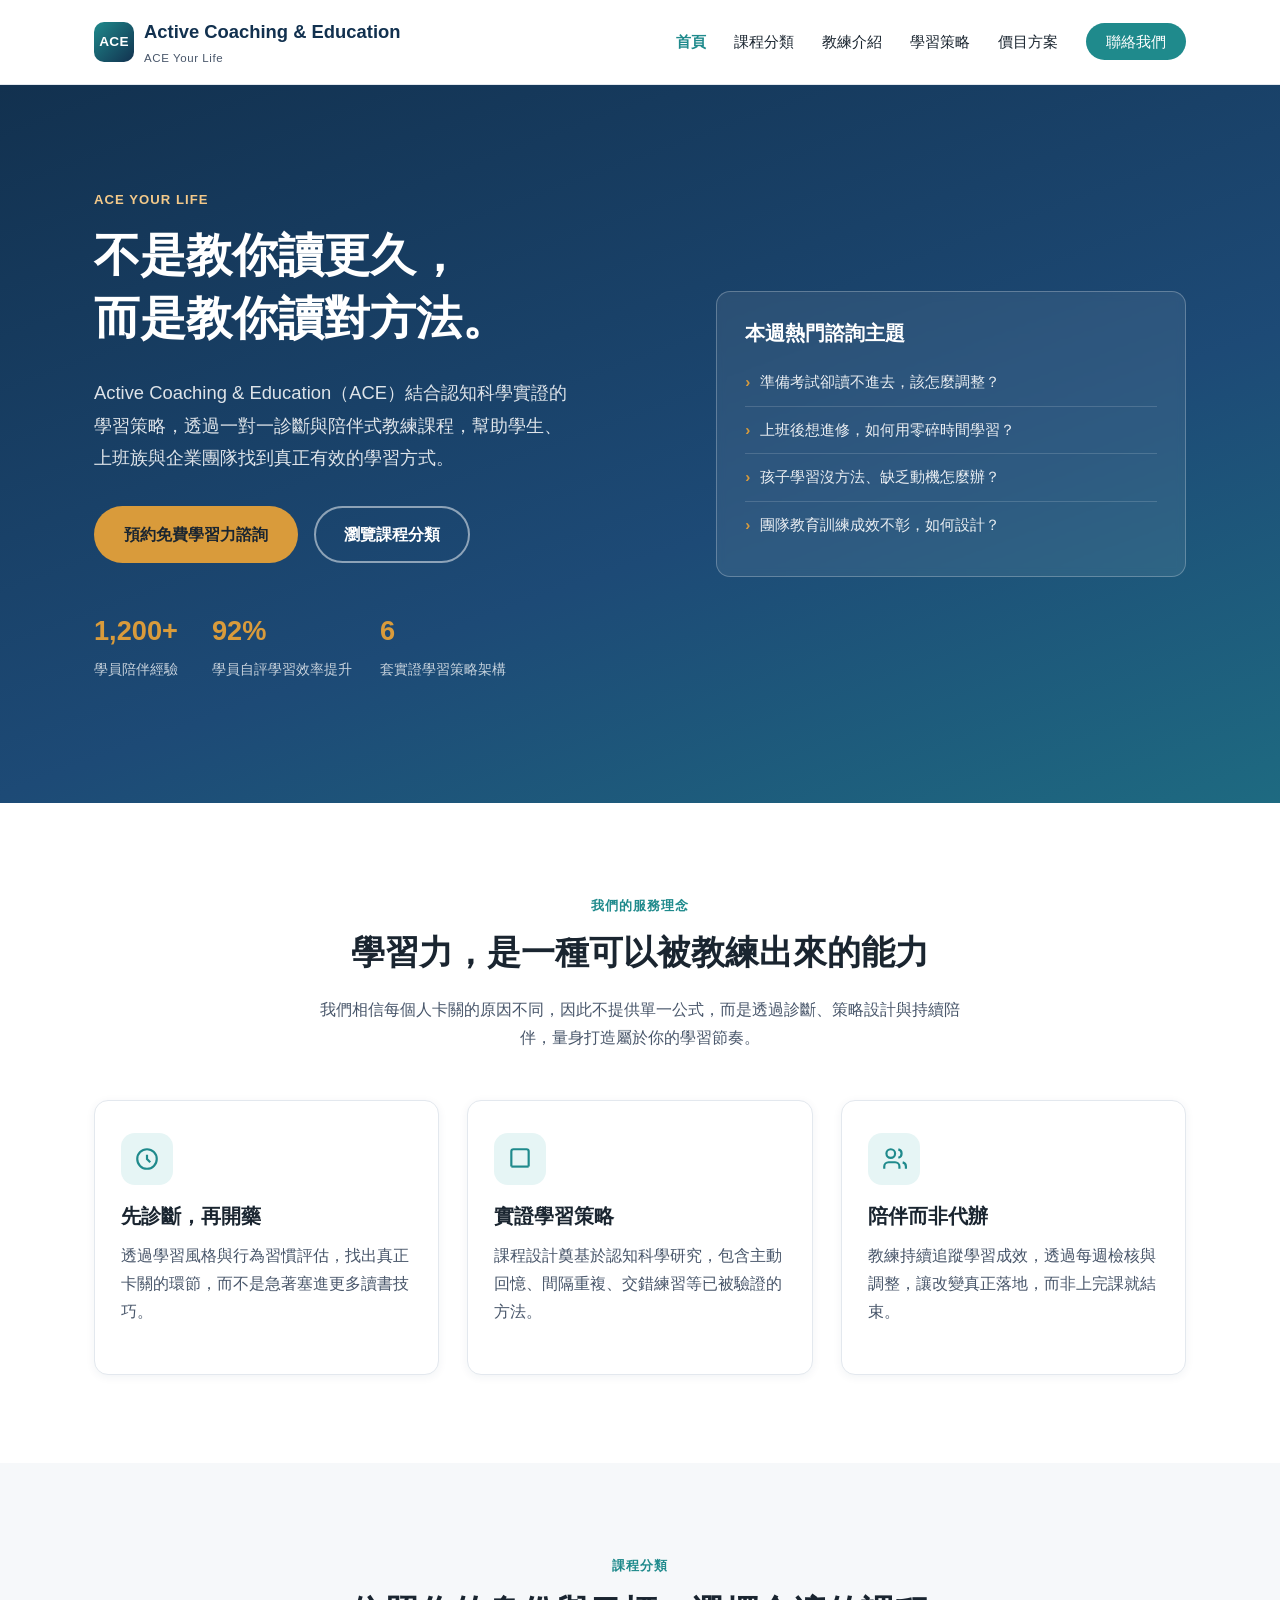
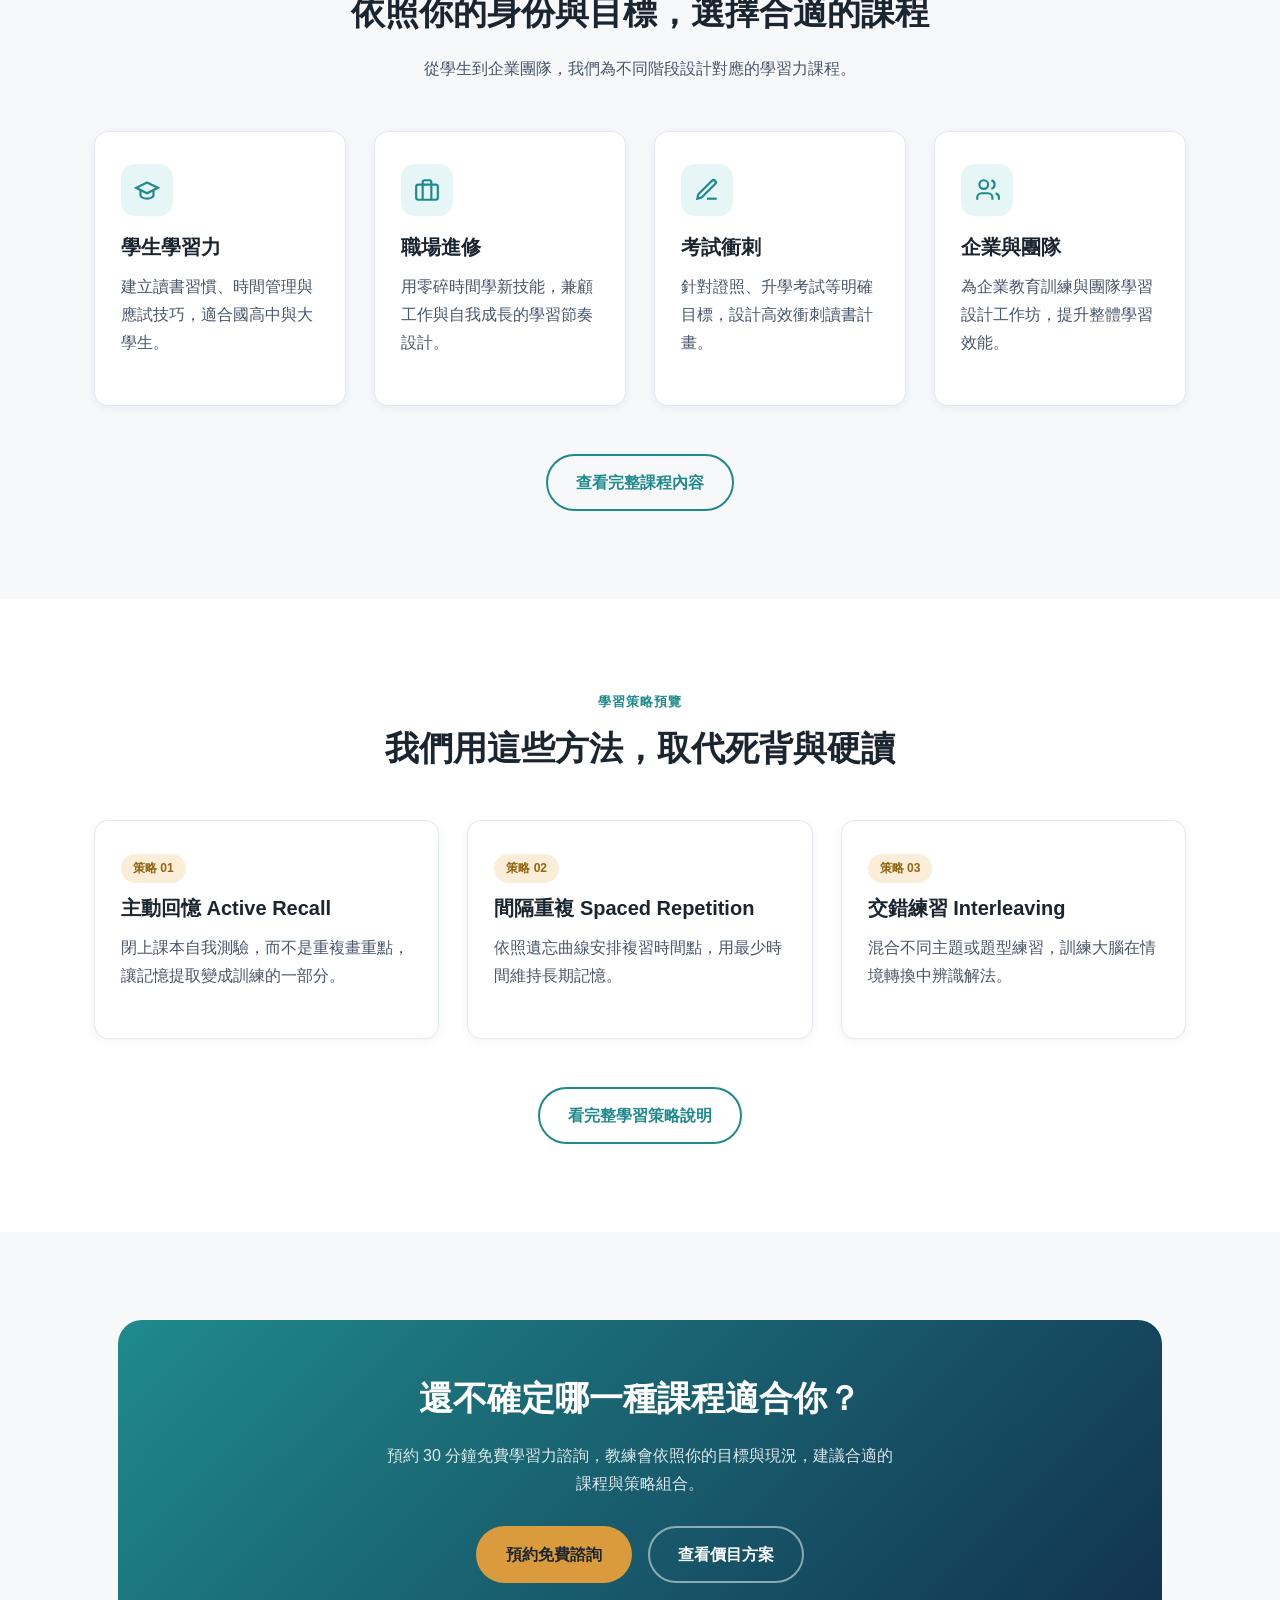
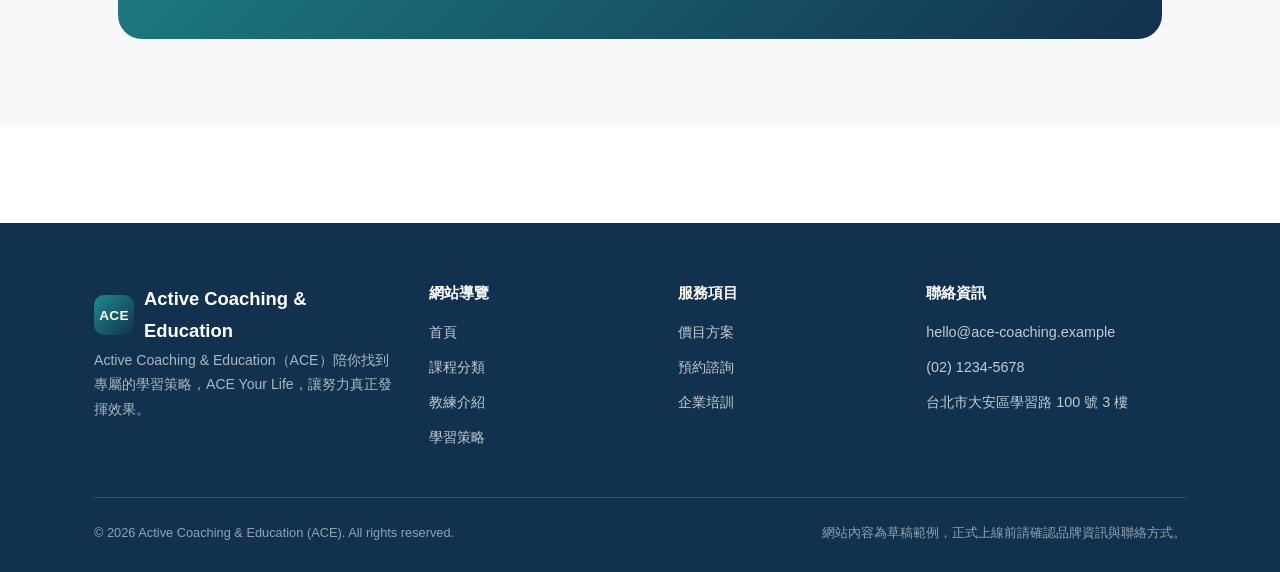
==== index.html @ 71c1afe9 "Add files via upload" ====
<!DOCTYPE html>
<html lang="zh-Hant-TW">
<head>
<meta charset="UTF-8">
<meta name="viewport" content="width=device-width, initial-scale=1.0">
<title>Active Coaching &amp; Education (ACE)｜ACE Your Life</title>
<meta name="description" content="Active Coaching &amp; Education（ACE）提供一對一與團體學習力課程，結合實證學習策略，協助學生、上班族與企業團隊提升學習效率，ACE Your Life。">
<link rel="stylesheet" href="assets/css/style.css">
</head>
<body>

<header class="site-header">
  <nav class="nav">
    <a href="index.html" class="brand">
      <span class="brand-mark">ACE</span>
      <span>Active Coaching &amp; Education<span class="brand-zh">ACE Your Life</span></span>
    </a>
    <ul class="nav-links">
      <li><a href="index.html" class="active">首頁</a></li>
      <li><a href="courses.html">課程分類</a></li>
      <li><a href="coaches.html">教練介紹</a></li>
      <li><a href="strategies.html">學習策略</a></li>
      <li><a href="pricing.html">價目方案</a></li>
      <li><a href="contact.html" class="nav-cta">聯絡我們</a></li>
    </ul>
    <button class="nav-toggle" aria-label="開啟選單">
      <span></span><span></span><span></span>
    </button>
  </nav>
</header>

<section class="hero">
  <div class="container">
    <div>
      <span class="eyebrow" style="color:#f3c98a;">ACE Your Life</span>
      <h1>不是教你讀更久，<br>而是教你讀對方法。</h1>
      <p class="lead">Active Coaching &amp; Education（ACE）結合認知科學實證的學習策略，透過一對一診斷與陪伴式教練課程，幫助學生、上班族與企業團隊找到真正有效的學習方式。</p>
      <div class="hero-actions">
        <a href="contact.html" class="btn btn-primary">預約免費學習力諮詢</a>
        <a href="courses.html" class="btn btn-ghost">瀏覽課程分類</a>
      </div>
      <div class="hero-stats">
        <div><strong>1,200+</strong><span>學員陪伴經驗</span></div>
        <div><strong>92%</strong><span>學員自評學習效率提升</span></div>
        <div><strong>6</strong><span>套實證學習策略架構</span></div>
      </div>
    </div>
    <div class="hero-card">
      <h3>本週熱門諮詢主題</h3>
      <ul>
        <li><span class="dot">›</span> 準備考試卻讀不進去，該怎麼調整？</li>
        <li><span class="dot">›</span> 上班後想進修，如何用零碎時間學習？</li>
        <li><span class="dot">›</span> 孩子學習沒方法、缺乏動機怎麼辦？</li>
        <li><span class="dot">›</span> 團隊教育訓練成效不彰，如何設計？</li>
      </ul>
    </div>
  </div>
</section>

<section class="section">
  <div class="container">
    <div class="section-head">
      <span class="eyebrow">我們的服務理念</span>
      <h2>學習力，是一種可以被教練出來的能力</h2>
      <p>我們相信每個人卡關的原因不同，因此不提供單一公式，而是透過診斷、策略設計與持續陪伴，量身打造屬於你的學習節奏。</p>
    </div>
    <div class="grid grid-3">
      <div class="card">
        <div class="icon-badge">
          <svg viewBox="0 0 24 24" fill="none" stroke="currentColor" stroke-width="2"><circle cx="12" cy="12" r="9"/><path d="M12 8v4l3 3"/></svg>
        </div>
        <h3>先診斷，再開藥</h3>
        <p>透過學習風格與行為習慣評估，找出真正卡關的環節，而不是急著塞進更多讀書技巧。</p>
      </div>
      <div class="card">
        <div class="icon-badge">
          <svg viewBox="0 0 24 24" fill="none" stroke="currentColor" stroke-width="2"><path d="M4 19V5a2 2 0 0 1 2-2h12a2 2 0 0 1 2 2v14"/><path d="M4 19h16"/></svg>
        </div>
        <h3>實證學習策略</h3>
        <p>課程設計奠基於認知科學研究，包含主動回憶、間隔重複、交錯練習等已被驗證的方法。</p>
      </div>
      <div class="card">
        <div class="icon-badge">
          <svg viewBox="0 0 24 24" fill="none" stroke="currentColor" stroke-width="2"><path d="M17 21v-2a4 4 0 0 0-4-4H7a4 4 0 0 0-4 4v2"/><circle cx="9" cy="7" r="4"/><path d="M23 21v-2a4 4 0 0 0-3-3.87"/><path d="M16 3.13a4 4 0 0 1 0 7.75"/></svg>
        </div>
        <h3>陪伴而非代辦</h3>
        <p>教練持續追蹤學習成效，透過每週檢核與調整，讓改變真正落地，而非上完課就結束。</p>
      </div>
    </div>
  </div>
</section>

<section class="section section--alt">
  <div class="container">
    <div class="section-head">
      <span class="eyebrow">課程分類</span>
      <h2>依照你的身份與目標，選擇合適的課程</h2>
      <p>從學生到企業團隊，我們為不同階段設計對應的學習力課程。</p>
    </div>
    <div class="grid grid-4">
      <div class="card">
        <div class="icon-badge"><svg viewBox="0 0 24 24" fill="none" stroke="currentColor" stroke-width="2"><path d="M22 10 12 5 2 10l10 5 10-5Z"/><path d="M6 12v5c0 1.5 3 3 6 3s6-1.5 6-3v-5"/></svg></div>
        <h3>學生學習力</h3>
        <p>建立讀書習慣、時間管理與應試技巧，適合國高中與大學生。</p>
      </div>
      <div class="card">
        <div class="icon-badge"><svg viewBox="0 0 24 24" fill="none" stroke="currentColor" stroke-width="2"><rect x="2" y="7" width="20" height="14" rx="2"/><path d="M16 21V5a2 2 0 0 0-2-2h-4a2 2 0 0 0-2 2v16"/></svg></div>
        <h3>職場進修</h3>
        <p>用零碎時間學新技能，兼顧工作與自我成長的學習節奏設計。</p>
      </div>
      <div class="card">
        <div class="icon-badge"><svg viewBox="0 0 24 24" fill="none" stroke="currentColor" stroke-width="2"><path d="M12 20h9"/><path d="M16.5 3.5a2.1 2.1 0 0 1 3 3L7 19l-4 1 1-4Z"/></svg></div>
        <h3>考試衝刺</h3>
        <p>針對證照、升學考試等明確目標，設計高效衝刺讀書計畫。</p>
      </div>
      <div class="card">
        <div class="icon-badge"><svg viewBox="0 0 24 24" fill="none" stroke="currentColor" stroke-width="2"><path d="M17 21v-2a4 4 0 0 0-4-4H7a4 4 0 0 0-4 4v2"/><circle cx="9" cy="7" r="4"/><path d="M23 21v-2a4 4 0 0 0-3-3.87"/><path d="M16 3.13a4 4 0 0 1 0 7.75"/></svg></div>
        <h3>企業與團隊</h3>
        <p>為企業教育訓練與團隊學習設計工作坊，提升整體學習效能。</p>
      </div>
    </div>
    <div class="text-center mt-lg">
      <a href="courses.html" class="btn btn-outline">查看完整課程內容</a>
    </div>
  </div>
</section>

<section class="section">
  <div class="container">
    <div class="section-head">
      <span class="eyebrow">學習策略預覽</span>
      <h2>我們用這些方法，取代死背與硬讀</h2>
    </div>
    <div class="grid grid-3">
      <div class="card">
        <span class="tag">策略 01</span>
        <h3>主動回憶 Active Recall</h3>
        <p>閉上課本自我測驗，而不是重複畫重點，讓記憶提取變成訓練的一部分。</p>
      </div>
      <div class="card">
        <span class="tag">策略 02</span>
        <h3>間隔重複 Spaced Repetition</h3>
        <p>依照遺忘曲線安排複習時間點，用最少時間維持長期記憶。</p>
      </div>
      <div class="card">
        <span class="tag">策略 03</span>
        <h3>交錯練習 Interleaving</h3>
        <p>混合不同主題或題型練習，訓練大腦在情境轉換中辨識解法。</p>
      </div>
    </div>
    <div class="text-center mt-lg">
      <a href="strategies.html" class="btn btn-outline">看完整學習策略說明</a>
    </div>
  </div>
</section>

<section class="section section--alt">
  <div class="container">
    <div class="cta-band">
      <h2>還不確定哪一種課程適合你？</h2>
      <p>預約 30 分鐘免費學習力諮詢，教練會依照你的目標與現況，建議合適的課程與策略組合。</p>
      <div class="btn-group">
        <a href="contact.html" class="btn btn-primary">預約免費諮詢</a>
        <a href="pricing.html" class="btn btn-ghost">查看價目方案</a>
      </div>
    </div>
  </div>
</section>

<footer class="site-footer">
  <div class="container">
    <div class="footer-grid">
      <div class="footer-brand">
        <a href="index.html" class="brand" style="color:#fff;">
          <span class="brand-mark">ACE</span>
          <span>Active Coaching &amp; Education</span>
        </a>
        <p>Active Coaching &amp; Education（ACE）陪你找到專屬的學習策略，ACE Your Life，讓努力真正發揮效果。</p>
      </div>
      <div>
        <h4>網站導覽</h4>
        <ul>
          <li><a href="index.html">首頁</a></li>
          <li><a href="courses.html">課程分類</a></li>
          <li><a href="coaches.html">教練介紹</a></li>
          <li><a href="strategies.html">學習策略</a></li>
        </ul>
      </div>
      <div>
        <h4>服務項目</h4>
        <ul>
          <li><a href="pricing.html">價目方案</a></li>
          <li><a href="contact.html">預約諮詢</a></li>
          <li><a href="courses.html#enterprise">企業培訓</a></li>
        </ul>
      </div>
      <div>
        <h4>聯絡資訊</h4>
        <ul>
          <li>hello@ace-coaching.example</li>
          <li>(02) 1234-5678</li>
          <li>台北市大安區學習路 100 號 3 樓</li>
        </ul>
      </div>
    </div>
    <div class="footer-bottom">
      <span>&copy; 2026 Active Coaching &amp; Education (ACE). All rights reserved.</span>
      <span>網站內容為草稿範例，正式上線前請確認品牌資訊與聯絡方式。</span>
    </div>
  </div>
</footer>

<script src="assets/js/main.js"></script>
</body>
</html>
---- assets/css/style.css ----
/* ===== Active Coaching & Education (ACE) 品牌網站樣式 ===== */

:root {
  --color-navy: #12314f;
  --color-navy-light: #1d4a76;
  --color-teal: #1f8a8c;
  --color-teal-light: #e6f5f5;
  --color-gold: #d99b3b;
  --color-gold-light: #fbeed9;
  --color-ink: #1a2530;
  --color-body: #48566a;
  --color-bg: #ffffff;
  --color-bg-alt: #f6f8fa;
  --color-border: #e3e8ee;
  --radius: 14px;
  --shadow-sm: 0 2px 10px rgba(18, 49, 79, 0.06);
  --shadow-md: 0 12px 32px rgba(18, 49, 79, 0.12);
  --max-width: 1140px;
  --font-body: "Noto Sans TC", "PingFang TC", "Microsoft JhengHei", "Helvetica Neue", Arial, sans-serif;
}

* {
  box-sizing: border-box;
}

html {
  scroll-behavior: smooth;
}

body {
  margin: 0;
  font-family: var(--font-body);
  color: var(--color-body);
  background: var(--color-bg);
  line-height: 1.75;
  -webkit-font-smoothing: antialiased;
}

h1, h2, h3, h4 {
  color: var(--color-ink);
  line-height: 1.35;
  margin: 0 0 0.6em;
  font-weight: 700;
}

h1 { font-size: clamp(2rem, 4vw, 2.9rem); }
h2 { font-size: clamp(1.6rem, 3vw, 2.1rem); }
h3 { font-size: 1.25rem; }

p { margin: 0 0 1em; }

a {
  color: var(--color-teal);
  text-decoration: none;
}
a:hover { text-decoration: underline; }

img { max-width: 100%; display: block; }

.container {
  max-width: var(--max-width);
  margin: 0 auto;
  padding: 0 24px;
}

.section {
  padding: 88px 0;
}

.section--alt {
  background: var(--color-bg-alt);
}

.section-head {
  max-width: 640px;
  margin: 0 auto 48px;
  text-align: center;
}

.eyebrow {
  display: inline-block;
  font-size: 0.82rem;
  font-weight: 700;
  letter-spacing: 0.08em;
  color: var(--color-teal);
  text-transform: uppercase;
  margin-bottom: 12px;
}

.section-head p {
  color: var(--color-body);
}

/* ===== 導覽列 ===== */

.site-header {
  position: sticky;
  top: 0;
  z-index: 100;
  background: rgba(255, 255, 255, 0.94);
  backdrop-filter: blur(6px);
  border-bottom: 1px solid var(--color-border);
}

.nav {
  display: flex;
  align-items: center;
  justify-content: space-between;
  padding: 16px 24px;
  max-width: var(--max-width);
  margin: 0 auto;
}

.brand {
  display: flex;
  align-items: center;
  gap: 10px;
  font-weight: 800;
  font-size: 1.15rem;
  color: var(--color-navy);
  text-decoration: none;
}

.brand:hover { text-decoration: none; }

.brand-mark {
  width: 40px;
  height: 40px;
  border-radius: 10px;
  background: linear-gradient(135deg, var(--color-teal), var(--color-navy));
  display: flex;
  align-items: center;
  justify-content: center;
  color: #fff;
  font-weight: 800;
  font-size: 0.85rem;
  letter-spacing: 0.02em;
  flex-shrink: 0;
}

.brand-zh {
  font-size: 0.72rem;
  font-weight: 500;
  color: var(--color-body);
  display: block;
  letter-spacing: 0.05em;
}

.nav-links {
  display: flex;
  align-items: center;
  gap: 28px;
  list-style: none;
  margin: 0;
  padding: 0;
}

.nav-links a {
  color: var(--color-ink);
  font-weight: 500;
  font-size: 0.95rem;
}

.nav-links a.active {
  color: var(--color-teal);
  font-weight: 700;
}

.nav-cta {
  background: var(--color-teal);
  color: #fff !important;
  padding: 10px 20px;
  border-radius: 999px;
  font-weight: 700;
  white-space: nowrap;
}
.nav-cta:hover { background: var(--color-navy); text-decoration: none; }

.nav-toggle {
  display: none;
  flex-direction: column;
  gap: 4px;
  background: none;
  border: none;
  cursor: pointer;
  padding: 6px;
}
.nav-toggle span {
  width: 24px;
  height: 2px;
  background: var(--color-navy);
  display: block;
}

/* ===== Hero ===== */

.hero {
  background: linear-gradient(160deg, var(--color-navy) 0%, var(--color-navy-light) 60%, var(--color-teal) 140%);
  color: #fff;
  padding: 100px 0 120px;
  position: relative;
  overflow: hidden;
}

.hero .container {
  display: grid;
  grid-template-columns: 1.1fr 0.9fr;
  gap: 48px;
  align-items: center;
  position: relative;
  z-index: 1;
}

.hero h1 { color: #fff; }
.hero .lead {
  font-size: 1.15rem;
  color: rgba(255,255,255,0.86);
  max-width: 480px;
}

.hero-actions {
  display: flex;
  gap: 16px;
  margin-top: 32px;
  flex-wrap: wrap;
}

.btn {
  display: inline-flex;
  align-items: center;
  justify-content: center;
  padding: 13px 28px;
  border-radius: 999px;
  font-weight: 700;
  font-size: 0.98rem;
  border: 2px solid transparent;
  cursor: pointer;
  transition: transform 0.15s ease, background 0.15s ease, color 0.15s ease;
}
.btn:hover { text-decoration: none; transform: translateY(-2px); }

.btn-primary {
  background: var(--color-gold);
  color: var(--color-ink);
}
.btn-primary:hover { background: #c88a2c; color: var(--color-ink); }

.btn-ghost {
  border-color: rgba(255,255,255,0.5);
  color: #fff;
}
.btn-ghost:hover { background: rgba(255,255,255,0.12); color: #fff; }

.btn-outline {
  border-color: var(--color-teal);
  color: var(--color-teal);
  background: transparent;
}
.btn-outline:hover { background: var(--color-teal); color: #fff; }

.hero-stats {
  display: flex;
  gap: 28px;
  margin-top: 44px;
  flex-wrap: wrap;
}
.hero-stats div { min-width: 90px; }
.hero-stats strong {
  display: block;
  font-size: 1.7rem;
  color: var(--color-gold);
}
.hero-stats span {
  font-size: 0.85rem;
  color: rgba(255,255,255,0.75);
}

.hero-card {
  background: rgba(255,255,255,0.08);
  border: 1px solid rgba(255,255,255,0.25);
  border-radius: var(--radius);
  padding: 28px;
  backdrop-filter: blur(4px);
}
.hero-card h3 { color: #fff; }
.hero-card ul {
  margin: 0;
  padding: 0;
  list-style: none;
}
.hero-card li {
  display: flex;
  gap: 10px;
  padding: 10px 0;
  border-bottom: 1px solid rgba(255,255,255,0.15);
  color: rgba(255,255,255,0.9);
  font-size: 0.95rem;
}
.hero-card li:last-child { border-bottom: none; }
.hero-card .dot {
  color: var(--color-gold);
  font-weight: 800;
}

/* ===== Page hero (subpages) ===== */

.page-hero {
  background: linear-gradient(160deg, var(--color-navy), var(--color-navy-light));
  color: #fff;
  padding: 68px 0;
  text-align: center;
}
.page-hero h1 { color: #fff; margin-bottom: 14px; }
.page-hero p {
  max-width: 620px;
  margin: 0 auto;
  color: rgba(255,255,255,0.85);
}
.breadcrumb {
  font-size: 0.85rem;
  color: rgba(255,255,255,0.65);
  margin-bottom: 18px;
}
.breadcrumb a { color: rgba(255,255,255,0.85); }

/* ===== Cards / Grids ===== */

.grid {
  display: grid;
  gap: 28px;
}
.grid-3 { grid-template-columns: repeat(3, 1fr); }
.grid-2 { grid-template-columns: repeat(2, 1fr); }
.grid-4 { grid-template-columns: repeat(4, 1fr); }

.card {
  background: #fff;
  border: 1px solid var(--color-border);
  border-radius: var(--radius);
  padding: 32px 26px;
  box-shadow: var(--shadow-sm);
  transition: transform 0.18s ease, box-shadow 0.18s ease;
  height: 100%;
}
.card:hover {
  transform: translateY(-4px);
  box-shadow: var(--shadow-md);
}

.icon-badge {
  width: 52px;
  height: 52px;
  border-radius: 14px;
  background: var(--color-teal-light);
  color: var(--color-teal);
  display: flex;
  align-items: center;
  justify-content: center;
  margin-bottom: 18px;
}
.icon-badge svg { width: 26px; height: 26px; }

.tag {
  display: inline-block;
  font-size: 0.75rem;
  font-weight: 700;
  padding: 4px 12px;
  border-radius: 999px;
  background: var(--color-gold-light);
  color: #92640f;
  margin-bottom: 12px;
}

/* ===== Course cards ===== */

.course-card {
  display: flex;
  flex-direction: column;
}
.course-meta {
  display: flex;
  gap: 14px;
  font-size: 0.85rem;
  color: var(--color-body);
  margin: 14px 0 6px;
  flex-wrap: wrap;
}
.course-meta span {
  display: flex;
  align-items: center;
  gap: 6px;
}
.course-list {
  margin: 14px 0 0;
  padding-left: 18px;
  font-size: 0.92rem;
  color: var(--color-body);
}
.course-list li { margin-bottom: 6px; }
.course-footer {
  margin-top: auto;
  padding-top: 18px;
  display: flex;
  align-items: center;
  justify-content: space-between;
  border-top: 1px dashed var(--color-border);
}
.price-tag {
  font-weight: 800;
  color: var(--color-navy);
  font-size: 1.05rem;
}

/* ===== Coach cards ===== */

.coach-card {
  text-align: center;
}
.coach-avatar {
  width: 108px;
  height: 108px;
  border-radius: 50%;
  margin: 0 auto 18px;
  background: linear-gradient(135deg, var(--color-teal), var(--color-navy));
  display: flex;
  align-items: center;
  justify-content: center;
  color: #fff;
  font-size: 1.6rem;
  font-weight: 800;
  letter-spacing: 0.05em;
  overflow: hidden;
}

.coach-avatar img {
  width: 100%;
  height: 100%;
  object-fit: cover;
  object-position: center top;
}

.coach-placeholder {
  border: 1px dashed #d99b3b;
  background: var(--color-gold-light);
  color: #92640f;
  font-size: 0.82rem;
  border-radius: 10px;
  padding: 8px 12px;
  margin-bottom: 14px;
}
.coach-role {
  color: var(--color-teal);
  font-weight: 700;
  font-size: 0.9rem;
  margin-bottom: 10px;
}
.coach-tags {
  display: flex;
  gap: 8px;
  justify-content: center;
  flex-wrap: wrap;
  margin: 14px 0;
}
.coach-tags span {
  font-size: 0.75rem;
  background: var(--color-bg-alt);
  border: 1px solid var(--color-border);
  padding: 4px 10px;
  border-radius: 999px;
  color: var(--color-body);
}
.coach-quote {
  font-size: 0.88rem;
  font-style: italic;
  color: var(--color-body);
  border-top: 1px dashed var(--color-border);
  padding-top: 14px;
  margin-top: 14px;
}

/* ===== Strategy list ===== */

.strategy-row {
  display: grid;
  grid-template-columns: 64px 1fr;
  gap: 20px;
  padding: 28px 0;
  border-bottom: 1px solid var(--color-border);
}
.strategy-row:last-child { border-bottom: none; }
.strategy-num {
  width: 52px;
  height: 52px;
  border-radius: 50%;
  background: var(--color-navy);
  color: #fff;
  font-weight: 800;
  display: flex;
  align-items: center;
  justify-content: center;
  font-size: 1.1rem;
}
.strategy-row h3 { margin-bottom: 8px; }
.strategy-apply {
  margin-top: 10px;
  background: var(--color-teal-light);
  border-radius: 10px;
  padding: 12px 16px;
  font-size: 0.9rem;
  color: var(--color-navy);
}
.strategy-apply strong { color: var(--color-teal); }

/* ===== Pricing ===== */

.pricing-note {
  text-align: center;
  max-width: 640px;
  margin: 0 auto 40px;
  font-size: 0.9rem;
  color: var(--color-body);
  background: var(--color-gold-light);
  border: 1px solid #f0d9ae;
  border-radius: 10px;
  padding: 14px 20px;
}

.plan-card {
  position: relative;
  display: flex;
  flex-direction: column;
}
.plan-card.featured {
  border-color: var(--color-teal);
  box-shadow: var(--shadow-md);
  transform: translateY(-8px);
}
.plan-badge {
  position: absolute;
  top: -14px;
  right: 24px;
  background: var(--color-teal);
  color: #fff;
  font-size: 0.75rem;
  font-weight: 700;
  padding: 5px 14px;
  border-radius: 999px;
}
.plan-name { font-weight: 700; color: var(--color-body); margin-bottom: 4px; }
.plan-price {
  font-size: 2.1rem;
  font-weight: 800;
  color: var(--color-navy);
  margin-bottom: 4px;
}
.plan-price span {
  font-size: 0.95rem;
  font-weight: 500;
  color: var(--color-body);
}
.plan-desc { font-size: 0.88rem; color: var(--color-body); margin-bottom: 20px; }
.plan-features {
  list-style: none;
  padding: 0;
  margin: 0 0 24px;
  font-size: 0.92rem;
}
.plan-features li {
  display: flex;
  gap: 10px;
  padding: 8px 0;
  border-bottom: 1px solid var(--color-border);
}
.plan-features li:last-child { border-bottom: none; }
.plan-features .check { color: var(--color-teal); font-weight: 800; }
.plan-card .btn { margin-top: auto; width: 100%; }

.faq {
  max-width: 780px;
  margin: 0 auto;
}
.faq-item {
  border-bottom: 1px solid var(--color-border);
  padding: 20px 0;
}
.faq-item h4 { margin-bottom: 8px; color: var(--color-navy); }
.faq-item p { margin: 0; font-size: 0.94rem; }

/* ===== Contact ===== */

.contact-grid {
  display: grid;
  grid-template-columns: 1fr 1fr;
  gap: 48px;
  align-items: start;
}

.contact-info-item {
  display: flex;
  gap: 16px;
  margin-bottom: 24px;
}
.contact-info-item .icon-badge { flex-shrink: 0; margin-bottom: 0; }
.contact-info-item h4 { margin-bottom: 4px; }
.contact-info-item p { margin: 0; font-size: 0.92rem; }

.form-card {
  background: #fff;
  border: 1px solid var(--color-border);
  border-radius: var(--radius);
  padding: 32px;
  box-shadow: var(--shadow-sm);
}
.form-row {
  display: grid;
  grid-template-columns: 1fr 1fr;
  gap: 16px;
}
.form-group { margin-bottom: 18px; }
.form-group.full { grid-column: 1 / -1; }
label {
  display: block;
  font-size: 0.85rem;
  font-weight: 700;
  color: var(--color-ink);
  margin-bottom: 6px;
}
input, select, textarea {
  width: 100%;
  padding: 11px 14px;
  border: 1px solid var(--color-border);
  border-radius: 8px;
  font-family: inherit;
  font-size: 0.95rem;
  color: var(--color-ink);
  background: var(--color-bg-alt);
}
input:focus, select:focus, textarea:focus {
  outline: none;
  border-color: var(--color-teal);
  background: #fff;
}
textarea { resize: vertical; min-height: 120px; }

.form-note {
  font-size: 0.8rem;
  color: var(--color-body);
  margin-top: 10px;
}

.form-success {
  display: none;
  background: var(--color-teal-light);
  color: var(--color-navy);
  border-radius: 10px;
  padding: 14px 16px;
  margin-top: 16px;
  font-size: 0.9rem;
}
.form-success.show { display: block; }

.map-embed {
  border-radius: var(--radius);
  overflow: hidden;
  border: 1px solid var(--color-border);
  margin-top: 24px;
  height: 220px;
  background: var(--color-bg-alt) url('data:image/svg+xml;utf8,<svg xmlns="http://www.w3.org/2000/svg" width="100" height="100"><rect width="100" height="100" fill="%23f6f8fa"/></svg>');
  display: flex;
  align-items: center;
  justify-content: center;
  color: var(--color-body);
  font-size: 0.85rem;
  text-align: center;
  padding: 20px;
}

/* ===== CTA band ===== */

.cta-band {
  background: linear-gradient(135deg, var(--color-teal), var(--color-navy));
  color: #fff;
  border-radius: 24px;
  padding: 56px 40px;
  text-align: center;
  margin: 0 24px;
}
.cta-band h2 { color: #fff; }
.cta-band p { color: rgba(255,255,255,0.85); max-width: 520px; margin: 0 auto 28px; }
.cta-band .btn-group { display: flex; gap: 16px; justify-content: center; flex-wrap: wrap; }

/* ===== Footer ===== */

.site-footer {
  background: var(--color-navy);
  color: rgba(255,255,255,0.75);
  padding: 60px 0 28px;
  margin-top: 96px;
}
.footer-grid {
  display: grid;
  grid-template-columns: 1.4fr 1fr 1fr 1.2fr;
  gap: 32px;
  padding-bottom: 36px;
  border-bottom: 1px solid rgba(255,255,255,0.15);
}
.footer-grid h4 {
  color: #fff;
  font-size: 0.95rem;
  margin-bottom: 16px;
}
.footer-grid ul { list-style: none; margin: 0; padding: 0; }
.footer-grid li { margin-bottom: 10px; font-size: 0.9rem; }
.footer-grid a { color: rgba(255,255,255,0.75); }
.footer-grid a:hover { color: #fff; }
.footer-brand p { font-size: 0.88rem; color: rgba(255,255,255,0.65); max-width: 300px; }
.footer-bottom {
  display: flex;
  justify-content: space-between;
  align-items: center;
  padding-top: 24px;
  font-size: 0.8rem;
  color: rgba(255,255,255,0.55);
  flex-wrap: wrap;
  gap: 10px;
}

/* ===== Utility ===== */

.text-center { text-align: center; }
.mt-lg { margin-top: 48px; }

/* ===== Responsive ===== */

@media (max-width: 960px) {
  .hero .container { grid-template-columns: 1fr; }
  .grid-4 { grid-template-columns: repeat(2, 1fr); }
  .grid-3 { grid-template-columns: repeat(2, 1fr); }
  .footer-grid { grid-template-columns: 1fr 1fr; }
  .contact-grid { grid-template-columns: 1fr; }
}

@media (max-width: 720px) {
  .nav-links {
    position: fixed;
    top: 68px;
    left: 0;
    right: 0;
    background: #fff;
    flex-direction: column;
    align-items: flex-start;
    padding: 20px 24px;
    gap: 18px;
    border-bottom: 1px solid var(--color-border);
    transform: translateY(-140%);
    transition: transform 0.25s ease;
  }
  .nav-links.open { transform: translateY(0); }
  .nav-toggle { display: flex; }
  .grid-4, .grid-3, .grid-2 { grid-template-columns: 1fr; }
  .footer-grid { grid-template-columns: 1fr; }
  .form-row { grid-template-columns: 1fr; }
  .section { padding: 64px 0; }
  .cta-band { margin: 0; border-radius: 0; }
  .plan-card.featured { transform: none; }
}
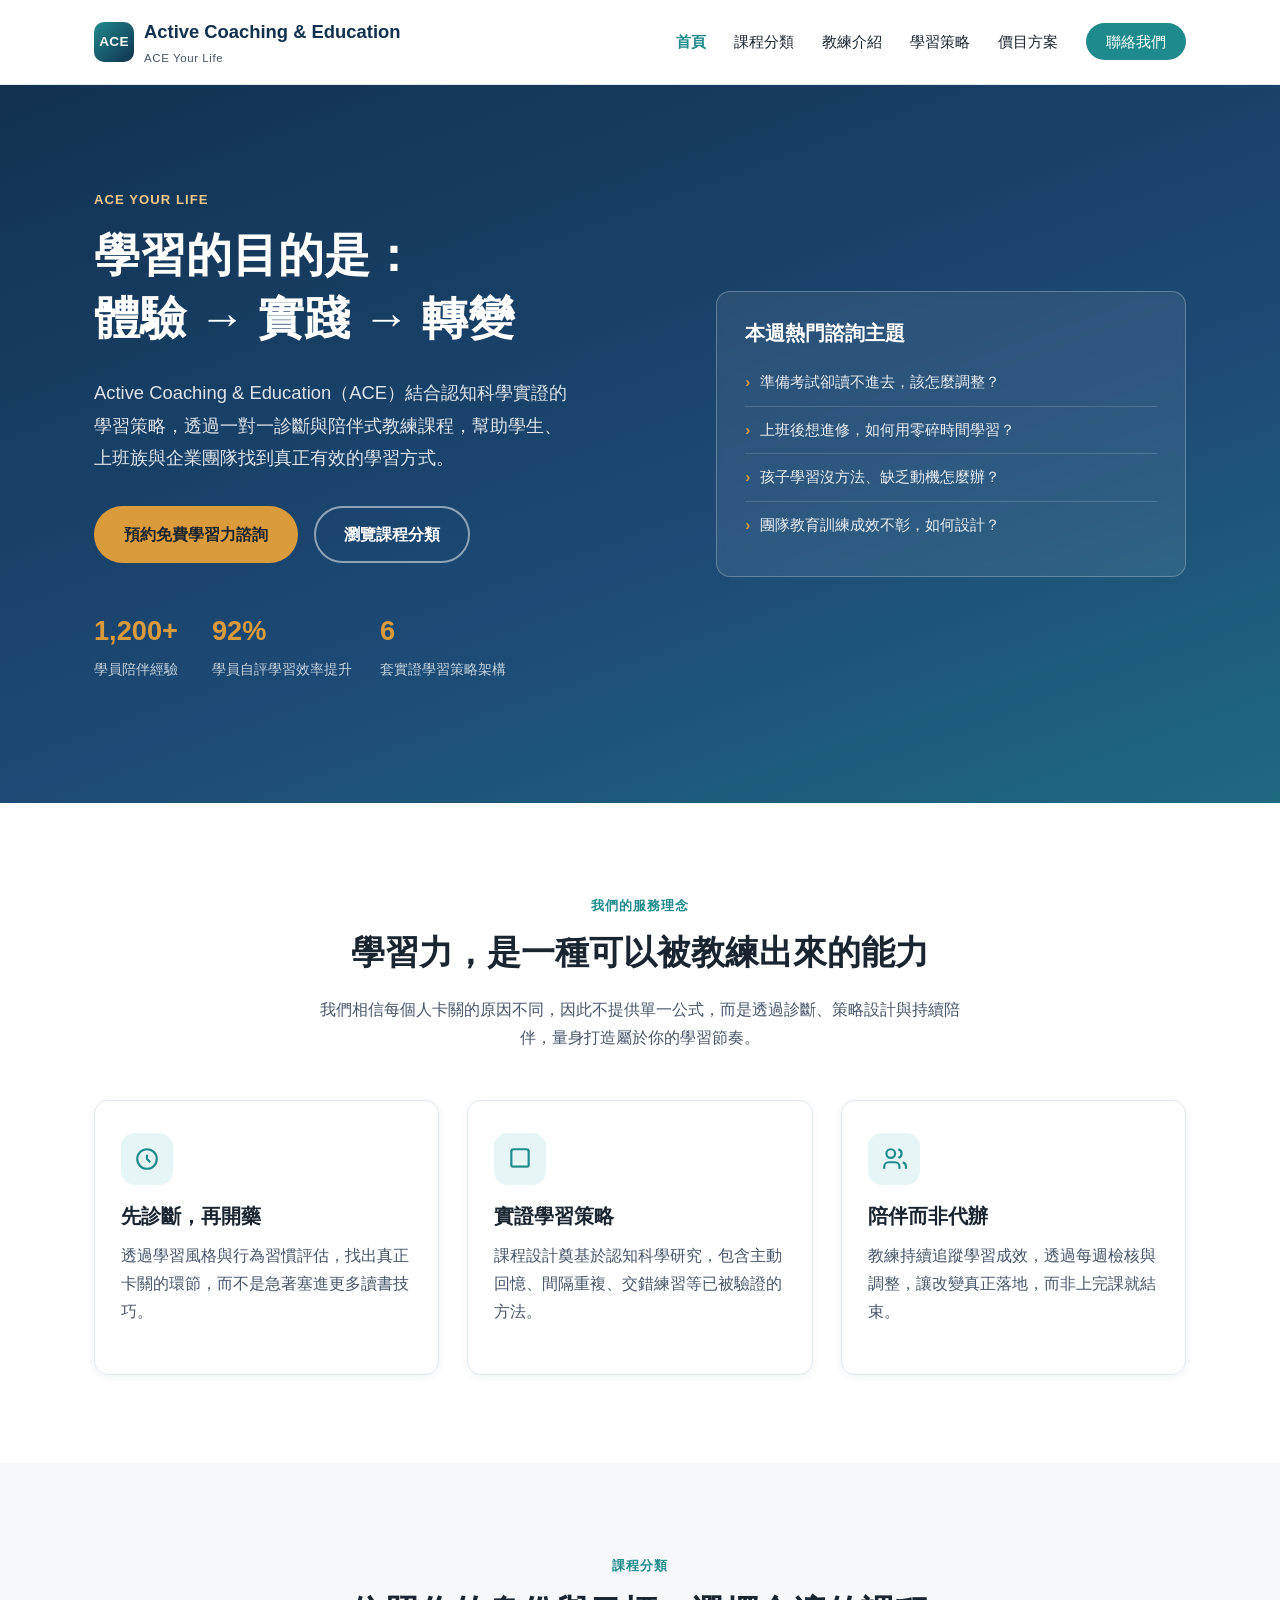
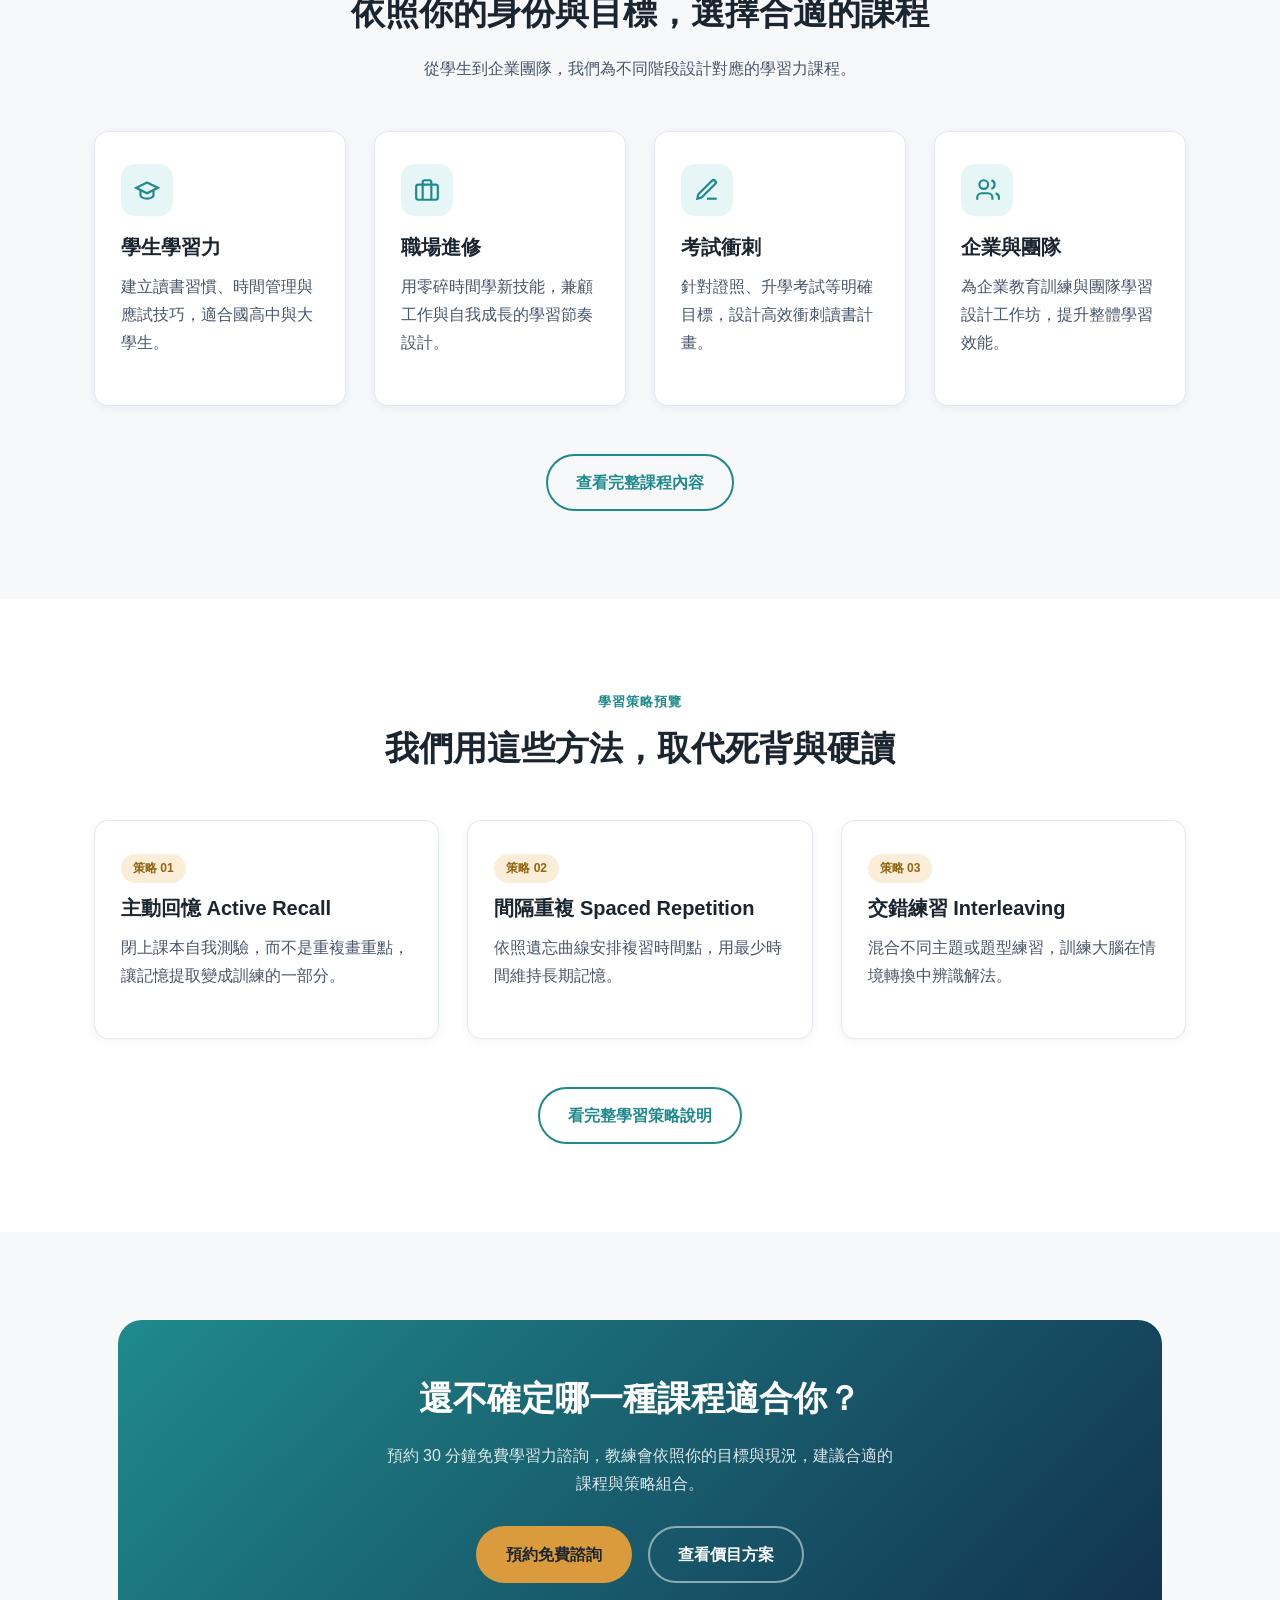
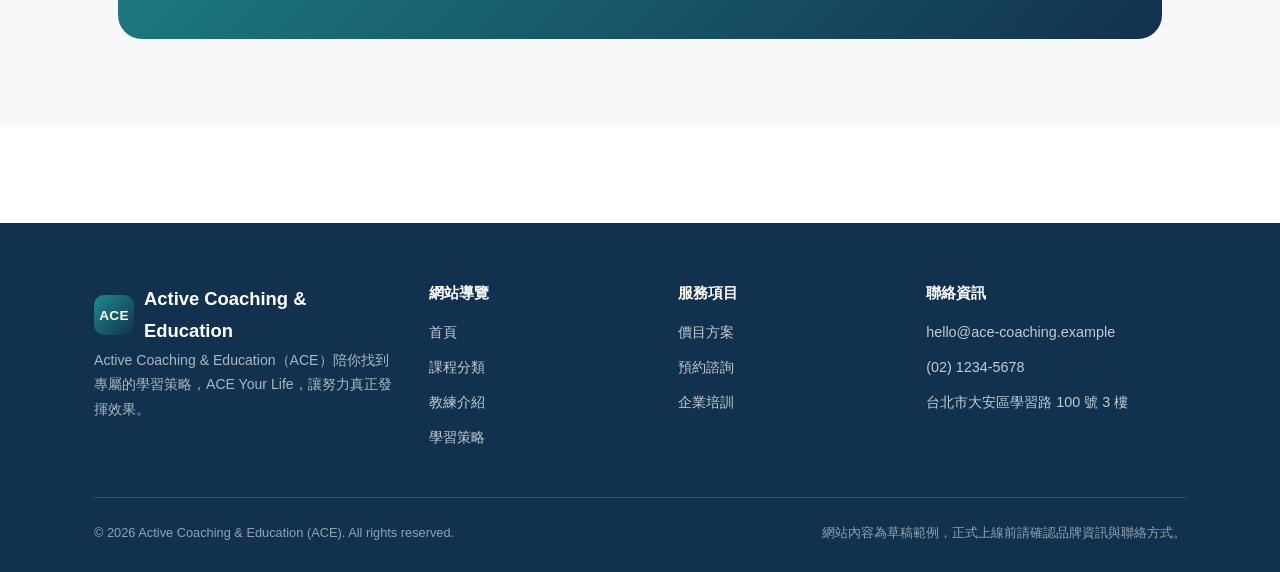
==== commit 8cfe3df7: "Add files via upload" ====
--- a/index.html
+++ b/index.html
@@ -33,7 +33,7 @@
   <div class="container">
     <div>
       <span class="eyebrow" style="color:#f3c98a;">ACE Your Life</span>
-      <h1>不是教你讀更久，<br>而是教你讀對方法。</h1>
+      <h1>學習的目的是：<br>體驗 → 實踐 → 轉變</h1>
       <p class="lead">Active Coaching &amp; Education（ACE）結合認知科學實證的學習策略，透過一對一診斷與陪伴式教練課程，幫助學生、上班族與企業團隊找到真正有效的學習方式。</p>
       <div class="hero-actions">
         <a href="contact.html" class="btn btn-primary">預約免費學習力諮詢</a>
